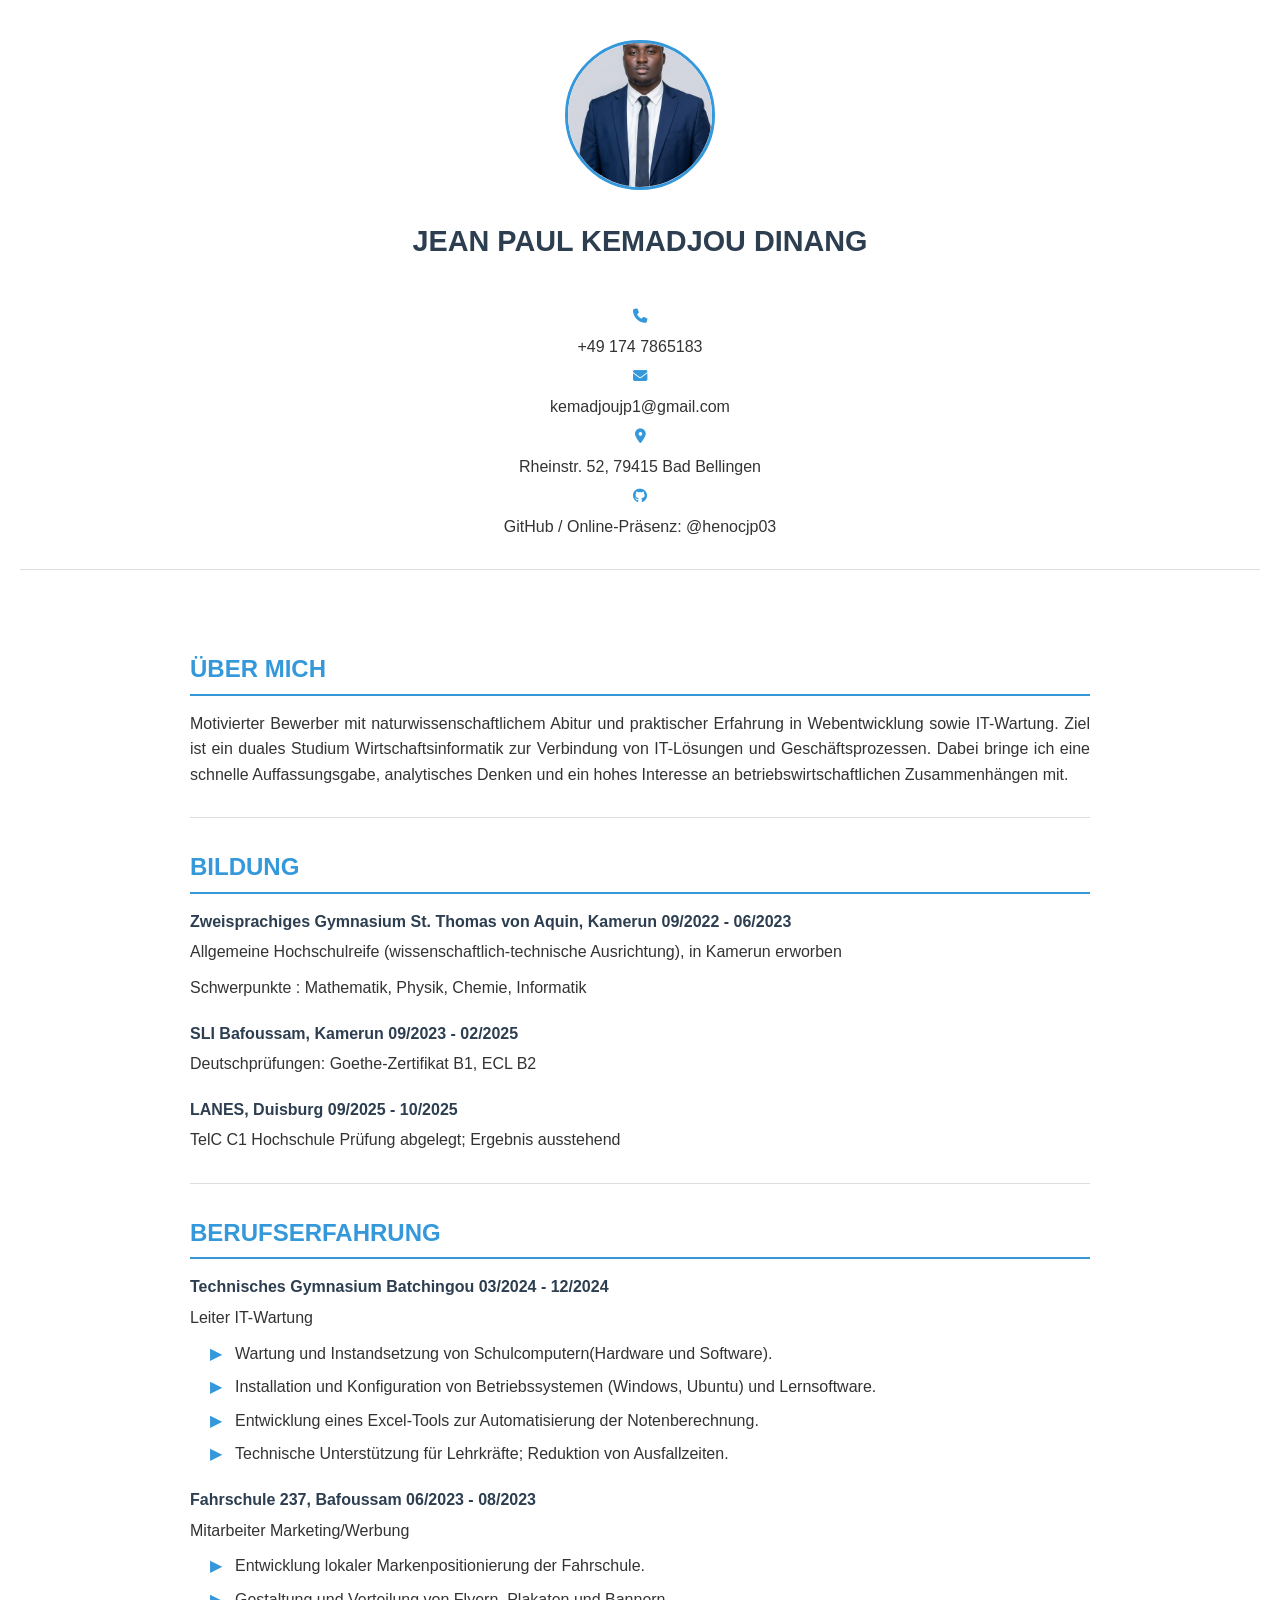
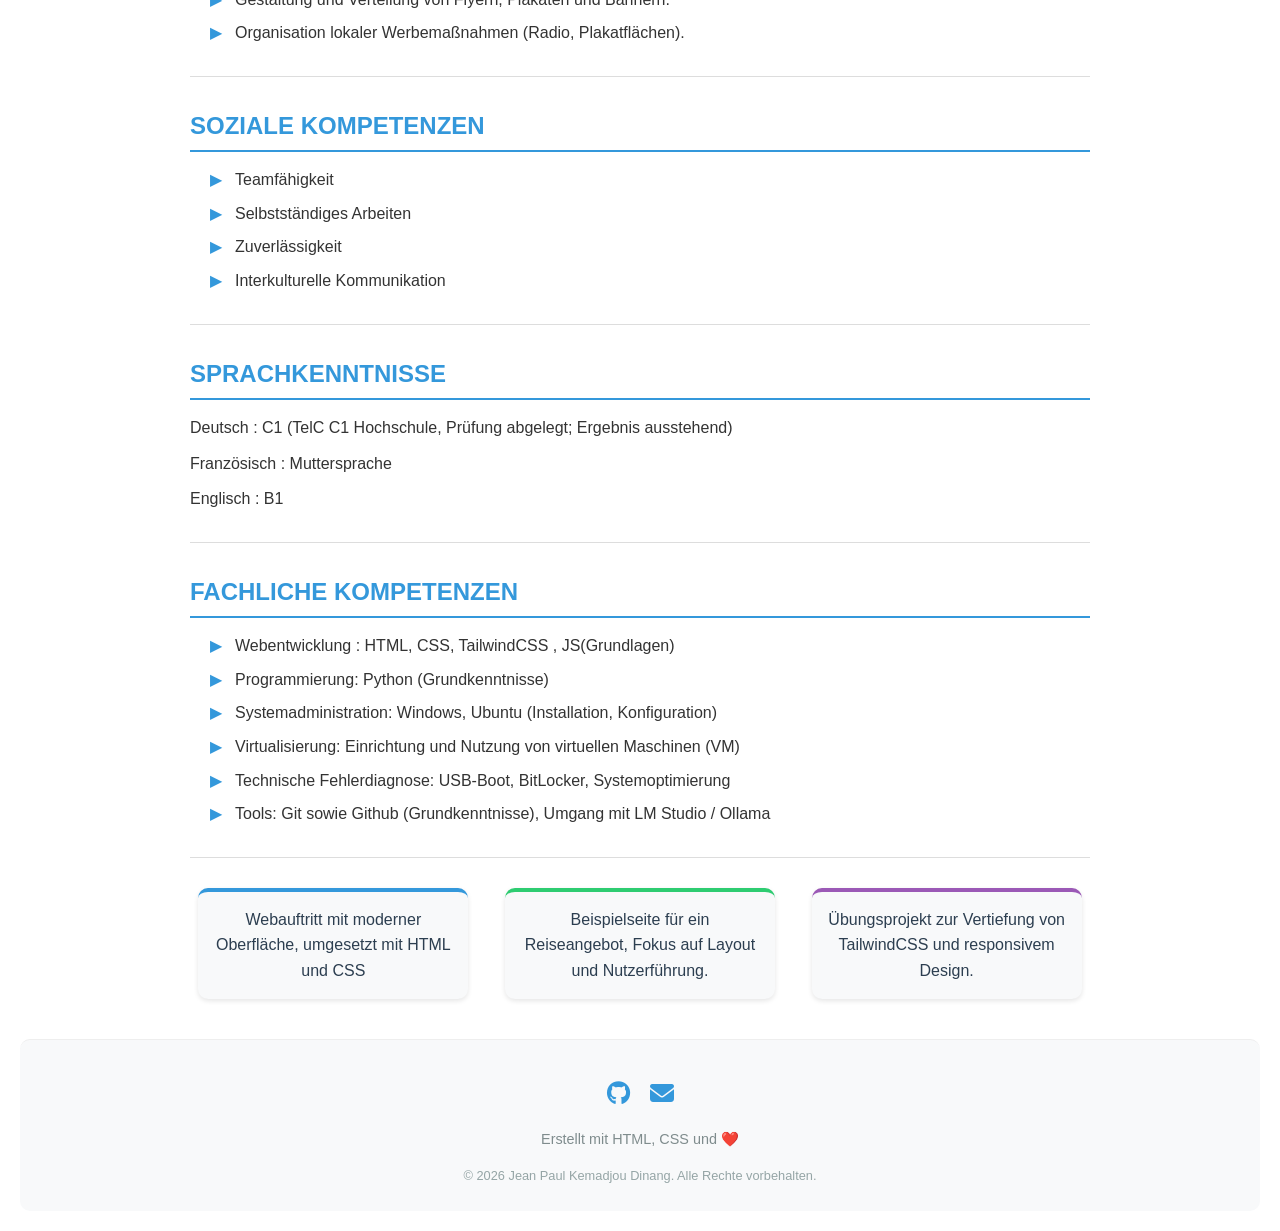
==== index.html @ 8951fe37 "Add files via upload" ====
<!DOCTYPE html>
<html lang="de">
<head>
    <meta charset="UTF-8">
    <meta name="viewport" content="width=device-width, initial-scale=1.0">
    <title>Portfolio-Jean-Paul-Kemadjou-Dinang</title>
    <link rel="stylesheet" href="styles/style.css">
    <link rel="icon" type="image/x-icon" href="https://images.unsplash.com/photo-1633409361618-c73427e4e206?q=80&w=880&auto=format&fit=crop&ixlib=rb-4.1.0&ixid=M3wxMjA3fDB8MHxwaG90by1wYWdlfHx8fGVufDB8fHx8fA%3D%3D">
    <link rel="stylesheet" href="https://cdnjs.cloudflare.com/ajax/libs/font-awesome/6.4.0/css/all.min.css">
</head>
<body class="header-lebenslauf">
    <header>
        <div class="img-lebenslauf">
            <img src="assets/image/ich-photo.png" alt="mein Foto">
        </div>
        <div class="name">
            <p>JEAN PAUL KEMADJOU DINANG</p>
        </div><br>
        <div class="kontakt">
            <i class="fa-solid fa-phone"></i><p>+49 174 7865183</p>
            <i class="fa-solid fa-envelope"></i><p>kemadjoujp1@gmail.com</p>
            <i class="fa-solid fa-location-dot"></i><p>Rheinstr. 52, 79415 Bad Bellingen</p>
            <i class="fa-brands fa-github"></i><p>GitHub / Online-Präsenz: @henocjp03</p>
        </div>
        <div class="Zeile"></div>
    </header>
    <main>
        <div class="uber-mich">
            <h1>ÜBER MICH</h1>
            <p>Motivierter Bewerber mit naturwissenschaftlichem Abitur und praktischer Erfahrung in Webentwicklung sowie IT-Wartung. Ziel ist ein duales Studium Wirtschaftsinformatik zur Verbindung von IT-Lösungen und Geschäftsprozessen. Dabei bringe ich eine schnelle Auffassungsgabe, analytisches Denken und ein hohes Interesse an betriebswirtschaftlichen Zusammenhängen mit.</p>
        </div>
        <div class="Zeile"></div>
        <div class="bildung">
            <h2>BILDUNG</h2>
            <div class="ort-datum-zeugnis">
                <p class="ort-datum">
                    Zweisprachiges Gymnasium St. Thomas von Aquin, Kamerun 09/2022 - 06/2023
                </p>
                <p class="zeugnis">
                    Allgemeine Hochschulreife (wissenschaftlich-technische Ausrichtung), in
Kamerun erworben
                </p>
                <p class="schwerpunkt">
                    Schwerpunkte : Mathematik, Physik, Chemie, Informatik
                </p>
            </div>
            <div class="ort-datum-zeugnis">
                <p class="ort-datum">
                    SLI Bafoussam, Kamerun 09/2023 - 02/2025
                </p>
                <p class="zeugnis">
                    Deutschprüfungen: Goethe-Zertifikat B1, ECL B2
                </p>
            </div>
            <div class="ort-datum-zeugnis">
                <p class="ort-datum">
                    LANES, Duisburg 09/2025 - 10/2025
                </p>
                <p class="zeugnis">
                    TelC C1 Hochschule Prüfung abgelegt; Ergebnis ausstehend
                </p>
            </div>
        </div>
        <div class="Zeile"></div>
        <div class="berufserfahrung">
            <h2>BERUFSERFAHRUNG</h2>
            <div class="ort-arbiet">
                <p class="ort-datum">
                    Technisches Gymnasium Batchingou 03/2024 - 12/2024
                </p>
                <p class="arbeit">
                    Leiter IT-Wartung
                </p>
                <div class="liste">
                    <ul>
                        <li>Wartung und Instandsetzung von Schulcomputern(Hardware und Software).</li>
                        <li>Installation und Konfiguration von Betriebssystemen (Windows, Ubuntu) und Lernsoftware.</li>
                        <li>Entwicklung eines Excel-Tools zur Automatisierung der Notenberechnung. </li>
                        <li>Technische Unterstützung für Lehrkräfte; Reduktion von Ausfallzeiten.</li>
                    </ul>
                </div>
            </div>
            <div class="ort-arbiet">
                <p class="ort-datum">
                    Fahrschule 237, Bafoussam 06/2023 - 08/2023
                </p>
                <p class="arbeit">
                    Mitarbeiter Marketing/Werbung
                </p>
                <div class="liste">
                    <ul>
                        <li>Entwicklung lokaler Markenpositionierung der Fahrschule.</li>
                        <li>Gestaltung und Verteilung von Flyern, Plakaten und Bannern.</li>
                        <li>Organisation lokaler Werbemaßnahmen (Radio, Plakatflächen).</li>
                    </ul>
                </div>
            </div>
        </div>
        <div class="Zeile"></div>
        <div class="soziale-kompetenz">
            <h2>SOZIALE KOMPETENZEN</h2>
            <ul>
                <li>Teamfähigkeit</li>
                <li>Selbstständiges Arbeiten</li>
                <li>Zuverlässigkeit</li>
                <li>Interkulturelle Kommunikation</li>
            </ul>
        </div>
        <div class="Zeile"></div>
        <div class="sprache">
            <h2>SPRACHKENNTNISSE</h2>
            <p class="sprachzeugniss">Deutsch : C1 (TelC C1 Hochschule, Prüfung abgelegt; Ergebnis ausstehend)</p>
            <p class="sprachzeugniss">Französisch : Muttersprache</p>
            <p class="sprachzeugniss">Englisch : B1</p>
        </div>
        <div class="Zeile"></div>
        <div class="fachlichekompetenz">
            <h2>FACHLICHE KOMPETENZEN</h2>
            <ul>
                <li>Webentwicklung : HTML, CSS, TailwindCSS , JS(Grundlagen)</li>
                <li>Programmierung: Python (Grundkenntnisse)</li>
                <li>Systemadministration: Windows, Ubuntu (Installation, Konfiguration)</li>
                <li>Virtualisierung: Einrichtung und Nutzung von virtuellen Maschinen (VM)</li>
                <li>Technische Fehlerdiagnose: USB-Boot, BitLocker, Systemoptimierung</li>
                <li>Tools: Git sowie Github  (Grundkenntnisse), Umgang mit LM Studio / Ollama</li>
            </ul>
        </div>
        <div class="Zeile"></div>
        <div class="projekten">
            <div class="proj aura">
                <a href="projets/Aura-dor-e/index.html" target="_blank" rel="noopener noreferrer">Webauftritt mit moderner Oberfläche, umgesetzt mit
HTML und CSS</a>
            </div>
            <div class="proj reise-berge">
                <a href="projets/Berge-und-Reise-Site/index.html" target="_blank" rel="noopener noreferrer">Beispielseite für ein Reiseangebot, Fokus auf
Layout und Nutzerführung.</a>
            </div>
            <div class="proj tailwind">
                <a href="projets/Tailwind_css_test/index.html" target="_blank" rel="noopener noreferrer">Übungsprojekt zur Vertiefung von TailwindCSS und
responsivem Design.</a>
            </div>
        </div>
    </main>
    <footer>
        <div class="social-links">
            </a>
            <a href="https://github.com/henocjp03" target="_blank" title="GitHub">
                <i class="fab fa-github"></i>
            </a>
            <a href="mailto:kemadjoujp1@gmail.com" title="Email">
                <i class="fas fa-envelope"></i>
            </a>
        </div>
        <p>Erstellt mit HTML, CSS und ❤️</p>
        <p class="copyright">© 2026 Jean Paul Kemadjou Dinang. Alle Rechte vorbehalten.</p>
    </footer>
    <script src="app/app.js"></script>
</body>
</html>
---- styles/style.css ----
* {
    box-sizing: border-box;
    margin: 0;
    padding: 0;
}

body.header-lebenslauf {
    font-family: 'Arial', sans-serif;
    background-color: white;
    color: #333;
    line-height: 1.6;
    padding: 20px;
}

header {
    text-align: center;
    padding: 20px 0;
    margin-bottom: 30px;
}

.img-lebenslauf img {
    width: 150px;
    height: 150px;
    border-radius: 50%;
    object-fit: cover;
    border: 3px solid #3498db;
    margin-bottom: 20px;
}

.name p {
    font-size: 1.8rem;
    font-weight: bold;
    color: #2c3e50;
    margin-bottom: 20px;
}

.kontakt {
    display: flex;
    flex-direction: column;
    align-items: center;
    gap: 10px;
}

.kontakt p, .kontakt i {
    display: inline-block;
    margin: 0 5px;
}

.kontakt i {
    color: #3498db;
    font-size: 0.9rem;
}

.Zeile {
    height: 1px;
    background-color: #ddd;
    margin: 30px 0;
}

main {
    max-width: 900px;
    margin: 0 auto;
}

.uber-mich h1, .bildung h2, .berufserfahrung h2, .soziale-kompetenz h2, 
.sprache h2, .fachlichekompetenz h2 {
    color: #3498db;
    font-size: 1.5rem;
    margin-bottom: 15px;
    padding-bottom: 5px;
    border-bottom: 2px solid #3498db;
}

.uber-mich p {
    text-align: justify;
    margin-bottom: 20px;
}

.ort-datum-zeugnis, .ort-arbiet {
    margin-bottom: 20px;
}

.ort-datum {
    font-weight: bold;
    color: #2c3e50;
    margin-bottom: 5px;
}

.zeugnis, .arbeit, .schwerpunkt {
    margin-bottom: 10px;
}

.liste ul, .soziale-kompetenz ul, .fachlichekompetenz ul {
    list-style-type: none;
    padding-left: 20px;
}

.liste ul li, .soziale-kompetenz ul li, .fachlichekompetenz ul li {
    position: relative;
    padding-left: 25px;
    margin-bottom: 8px;
}

.liste ul li::before, .soziale-kompetenz ul li::before, .fachlichekompetenz ul li::before {
    content: '▶';
    color: #3498db;
    position: absolute;
    left: 0;
    top: 0;
}

.sprachzeugniss {
    margin-bottom: 10px;
}

.projekten {
    display: flex;
    justify-content: space-around;
    flex-wrap: wrap;
    gap: 20px;
    margin-top: 20px;
}

.proj {
    width: 30%;
    min-width: 250px;
    background-color: #f8f9fa;
    border-radius: 10px;
    padding: 15px;
    box-shadow: 0 2px 5px rgba(0,0,0,0.1);
    transition: transform 0.3s ease;
}

.proj:hover {
    transform: translateY(-5px);
    box-shadow: 0 5px 15px rgba(0,0,0,0.2);
}

.proj a {
    color: #2c3e50;
    text-decoration: none;
    display: block;
    text-align: center;
}

.proj.aura {
    border-top: 4px solid #3498db;
}

.proj.reise-berge {
    border-top: 4px solid #2ecc71;
}

.proj.tailwind {
    border-top: 4px solid #9b59b6;
}

/* Footer styling */
footer {
    margin-top: 40px;
    padding: 20px 0;
    text-align: center;
    background-color: #f8f9fa;
    border-top: 1px solid #eee;
    border-radius: 10px;
}

footer p {
    color: #7f8c8d;
    font-size: 0.9rem;
    margin: 5px 0;
}

footer .social-links {
    display: flex;
    justify-content: center;
    gap: 20px;
    margin: 15px 0;
}

footer .social-links a {
    color: #3498db;
    font-size: 1.5rem;
    transition: color 0.3s ease;
}

footer .social-links a:hover {
    color: #2980b9;
}

footer .copyright {
    font-size: 0.8rem;
    color: #95a5a6;
    margin-top: 15px;
}

/* Responsive Design */
@media screen and (max-width: 768px) {
    body.header-lebenslauf {
        padding: 15px;
    }
    
    .name p {
        font-size: 1.5rem;
    }
    
    .kontakt {
        font-size: 0.9rem;
    }
    
    .projekten {
        flex-direction: column;
        align-items: center;
    }
    
    .proj {
        width: 90%;
        min-width: auto;
    }
    
    footer {
        padding: 15px 10px;
    }
    
    footer .social-links {
        gap: 15px;
    }
}

@media screen and (max-width: 480px) {
    body.header-lebenslauf {
        padding: 10px;
    }
    
    .img-lebenslauf img {
        width: 120px;
        height: 120px;
    }
    
    .name p {
        font-size: 1.3rem;
    }
    
    .kontakt {
        font-size: 0.8rem;
    }
    
    .liste ul, .soziale-kompetenz ul, .fachlichekompetenz ul {
        padding-left: 15px;
    }
    
    .proj {
        width: 100%;
    }
    
    footer .social-links {
        flex-wrap: wrap;
    }
}

@media screen and (min-width: 769px) and (max-width: 1024px) {
    body.header-lebenslauf {
        padding: 25px;
    }
    
    .projekten {
        gap: 15px;
    }
}
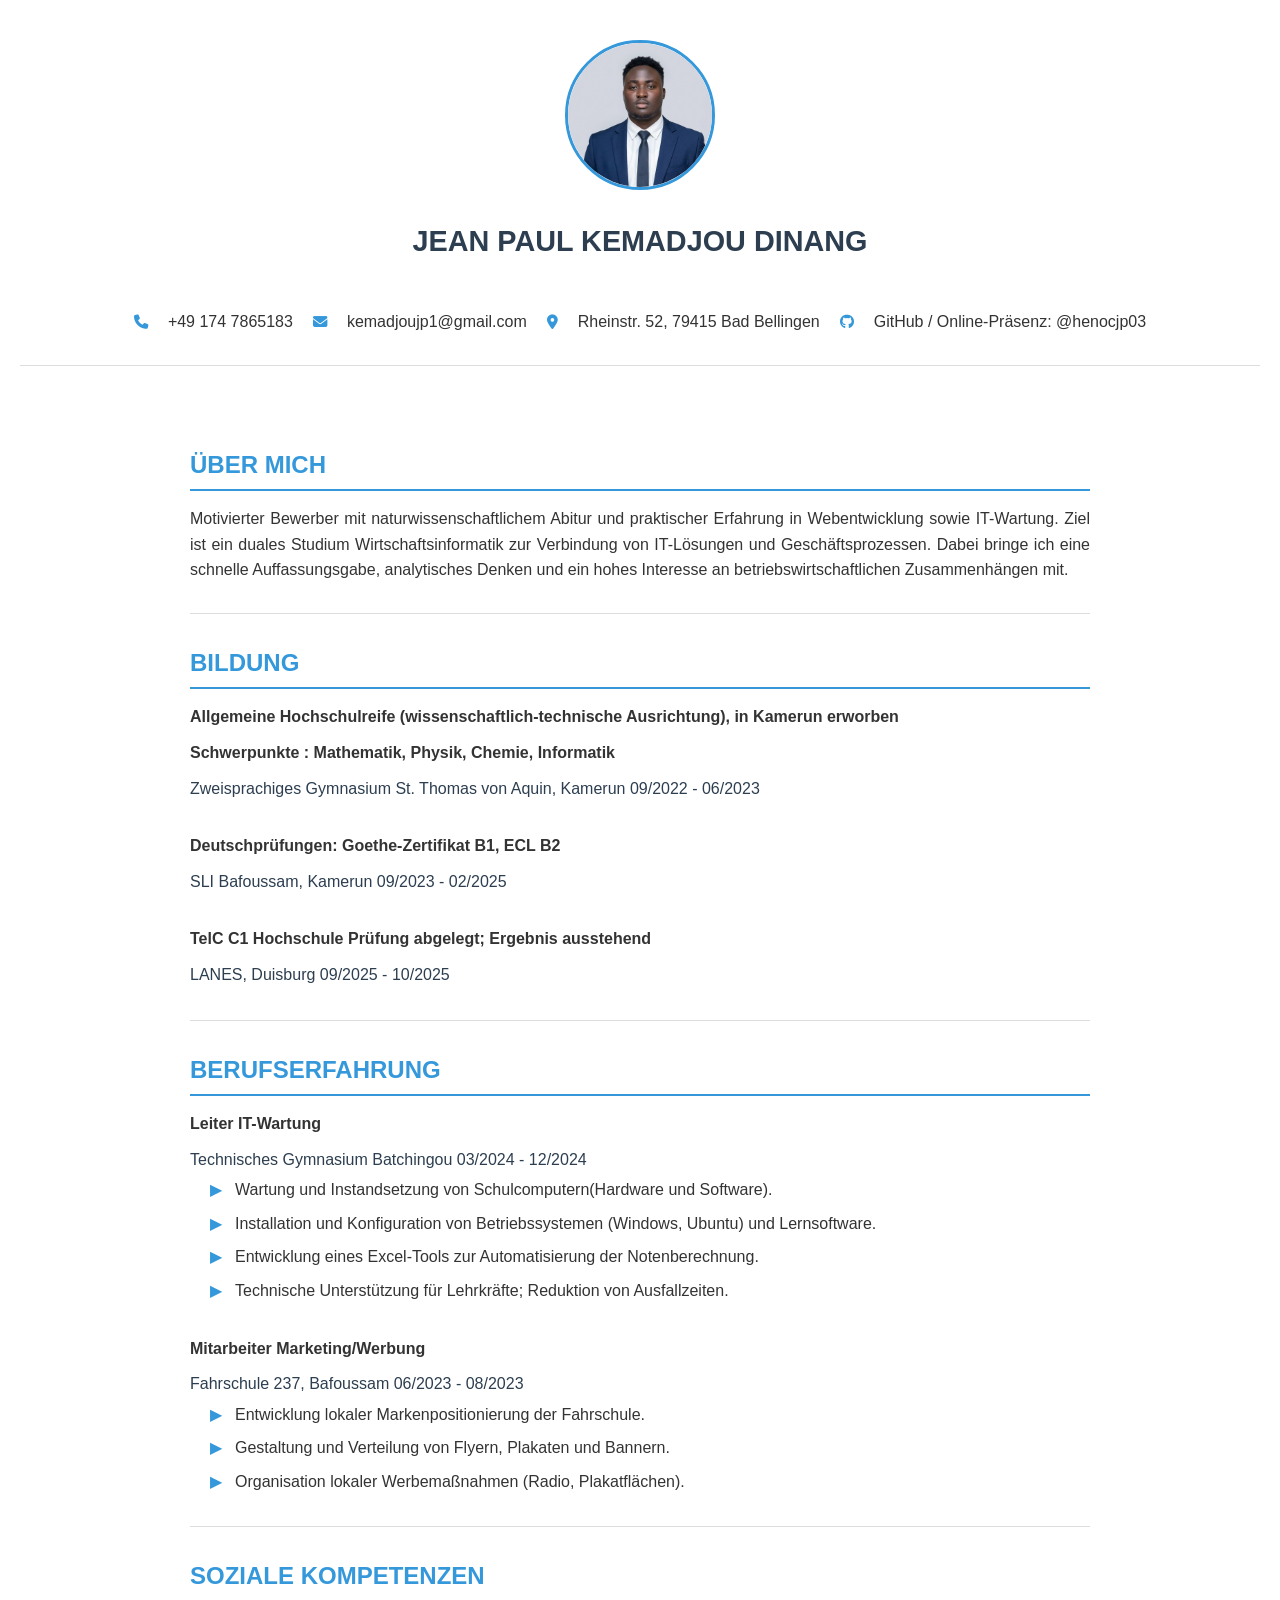
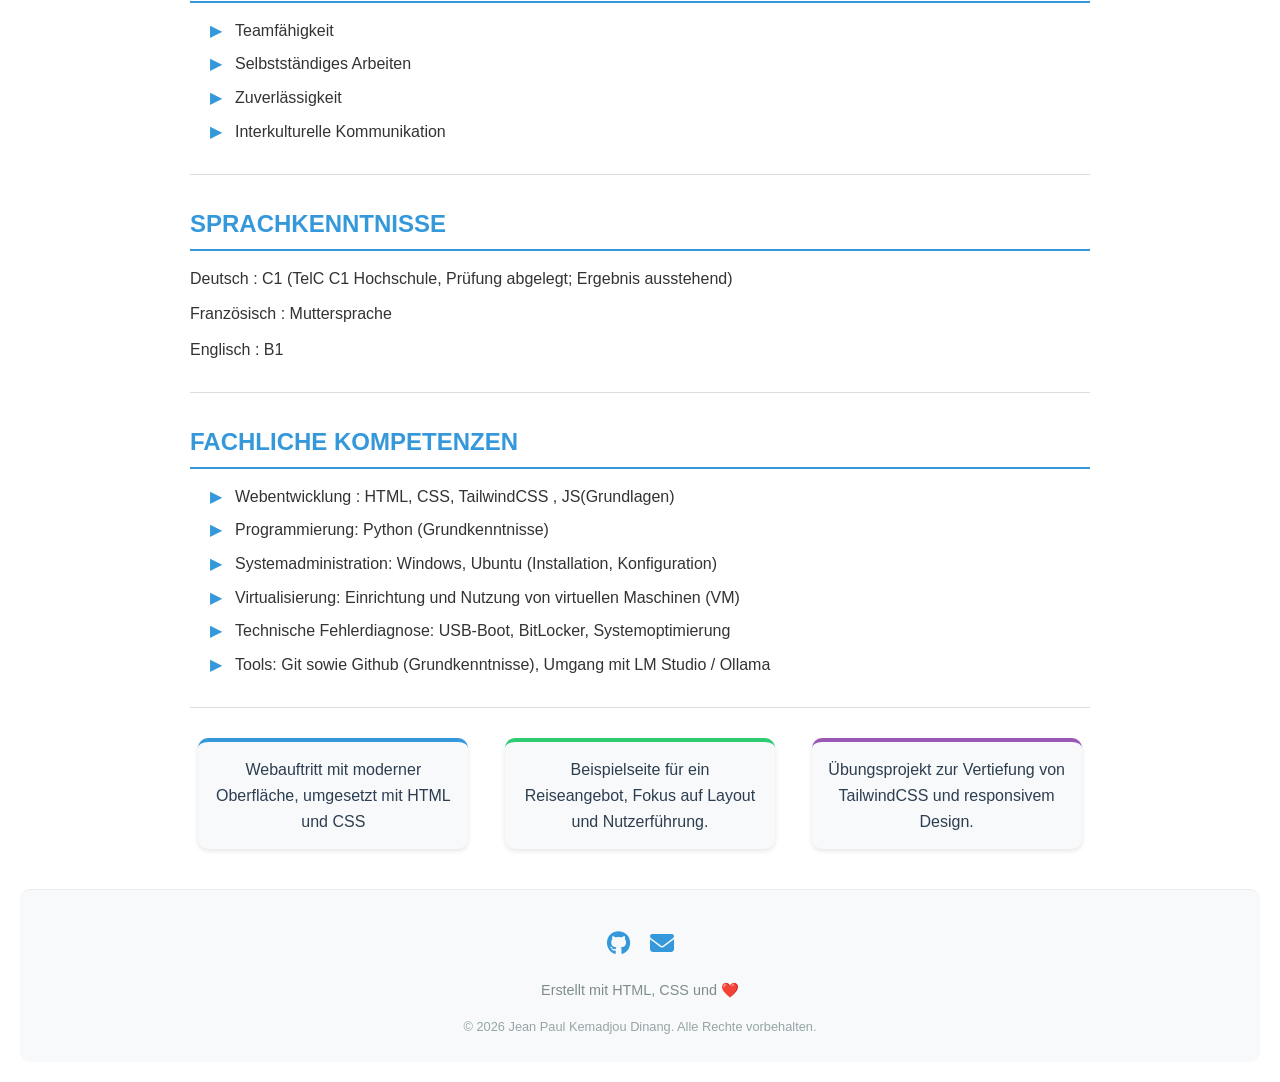
==== commit 605748ca: "v2" ====
--- a/index.html
+++ b/index.html
@@ -11,7 +11,7 @@
 <body class="header-lebenslauf">
     <header>
         <div class="img-lebenslauf">
-            <img src="assets/image/ich-photo.png" alt="mein Foto">
+            <img src="assets/image/ich-phot.png" alt="mein Foto">
         </div>
         <div class="name">
             <p>JEAN PAUL KEMADJOU DINANG</p>
@@ -33,9 +33,6 @@
         <div class="bildung">
             <h2>BILDUNG</h2>
             <div class="ort-datum-zeugnis">
-                <p class="ort-datum">
-                    Zweisprachiges Gymnasium St. Thomas von Aquin, Kamerun 09/2022 - 06/2023
-                </p>
                 <p class="zeugnis">
                     Allgemeine Hochschulreife (wissenschaftlich-technische Ausrichtung), in
 Kamerun erworben
@@ -43,21 +40,24 @@
                 <p class="schwerpunkt">
                     Schwerpunkte : Mathematik, Physik, Chemie, Informatik
                 </p>
+                <p class="ort-datum">
+                    Zweisprachiges Gymnasium St. Thomas von Aquin, Kamerun 09/2022 - 06/2023
+                </p>
             </div>
             <div class="ort-datum-zeugnis">
+                <p class="zeugnis">
+                    Deutschprüfungen: Goethe-Zertifikat B1, ECL B2
+                </p>
                 <p class="ort-datum">
                     SLI Bafoussam, Kamerun 09/2023 - 02/2025
                 </p>
-                <p class="zeugnis">
-                    Deutschprüfungen: Goethe-Zertifikat B1, ECL B2
-                </p>
             </div>
             <div class="ort-datum-zeugnis">
+                <p class="zeugnis">
+                    TelC C1 Hochschule Prüfung abgelegt; Ergebnis ausstehend
+                </p>
                 <p class="ort-datum">
                     LANES, Duisburg 09/2025 - 10/2025
-                </p>
-                <p class="zeugnis">
-                    TelC C1 Hochschule Prüfung abgelegt; Ergebnis ausstehend
                 </p>
             </div>
         </div>
@@ -65,11 +65,11 @@
         <div class="berufserfahrung">
             <h2>BERUFSERFAHRUNG</h2>
             <div class="ort-arbiet">
+                <p class="arbeit">
+                    Leiter IT-Wartung
+                </p>
                 <p class="ort-datum">
                     Technisches Gymnasium Batchingou 03/2024 - 12/2024
-                </p>
-                <p class="arbeit">
-                    Leiter IT-Wartung
                 </p>
                 <div class="liste">
                     <ul>
@@ -81,11 +81,11 @@
                 </div>
             </div>
             <div class="ort-arbiet">
+                <p class="arbeit">
+                    Mitarbeiter Marketing/Werbung
+                </p>
                 <p class="ort-datum">
                     Fahrschule 237, Bafoussam 06/2023 - 08/2023
-                </p>
-                <p class="arbeit">
-                    Mitarbeiter Marketing/Werbung
                 </p>
                 <div class="liste">
                     <ul>
--- a/styles/style.css
+++ b/styles/style.css
@@ -36,7 +36,7 @@
 
 .kontakt {
     display: flex;
-    flex-direction: column;
+    justify-content: center;
     align-items: center;
     gap: 10px;
 }
@@ -77,16 +77,16 @@
 }
 
 .ort-datum-zeugnis, .ort-arbiet {
-    margin-bottom: 20px;
+    margin-bottom: 32px;
 }
 
 .ort-datum {
-    font-weight: bold;
     color: #2c3e50;
     margin-bottom: 5px;
 }
 
 .zeugnis, .arbeit, .schwerpunkt {
+    font-weight: bold;
     margin-bottom: 10px;
 }
 
@@ -206,6 +206,8 @@
     
     .kontakt {
         font-size: 0.9rem;
+        display: flex;
+        flex-direction: column;
     }
     
     .projekten {
@@ -242,6 +244,8 @@
     }
     
     .kontakt {
+        display: flex;
+        flex-direction: column;
         font-size: 0.8rem;
     }
     
